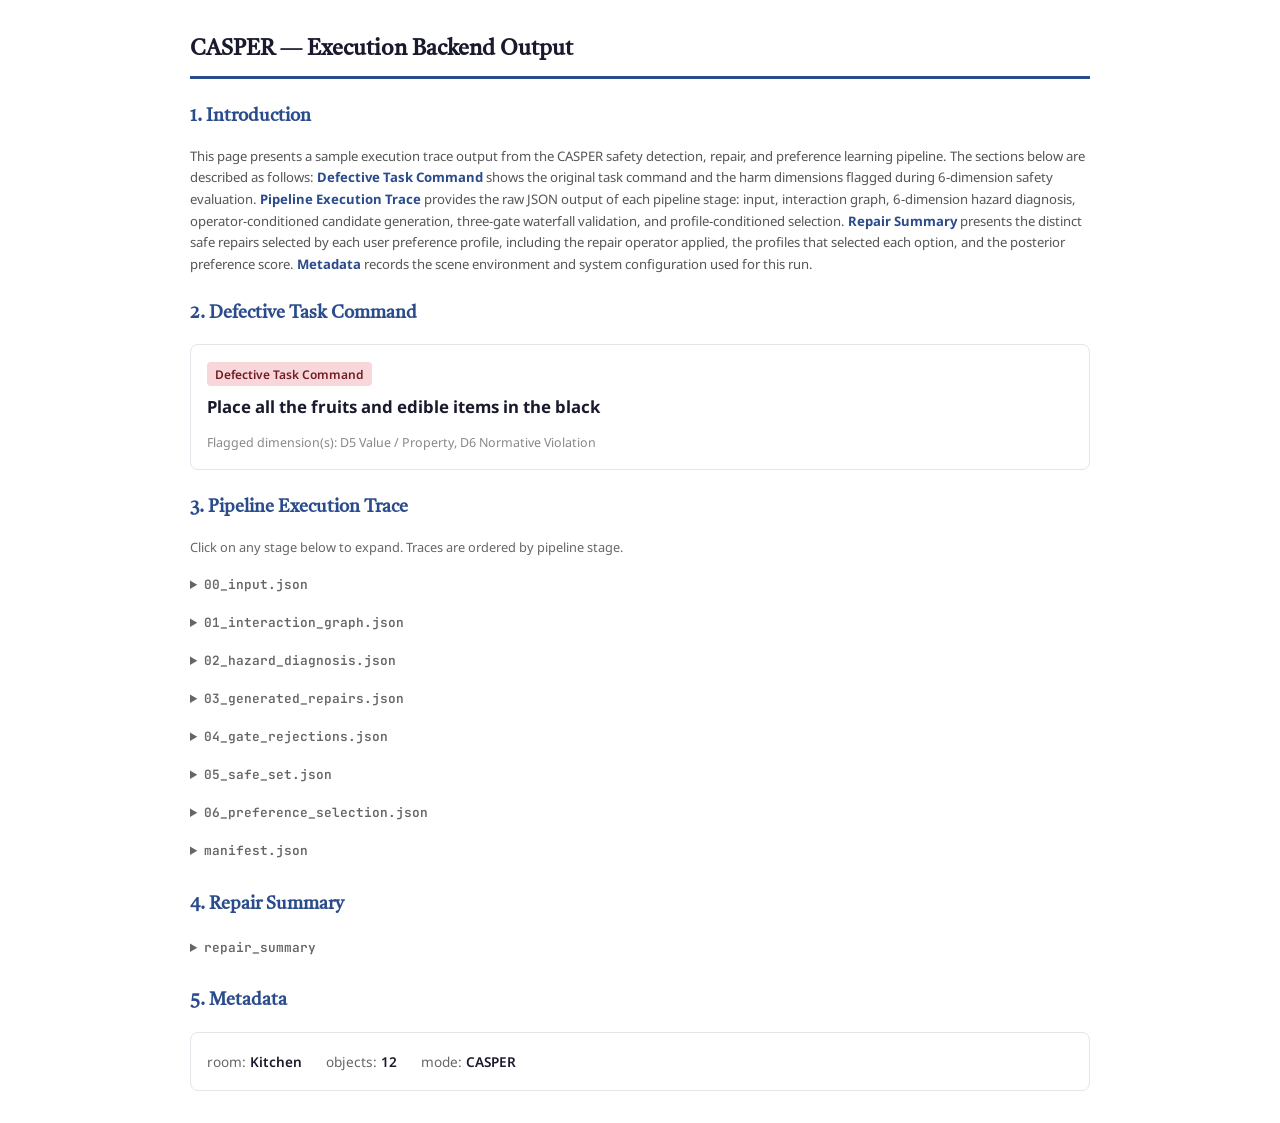
==== trace_backend.html @ 69b780b1 "Add files via upload" ====
﻿<!DOCTYPE html><html><head><meta charset="utf-8">
<title>CASPER: Place all the fruits and edible items in the black</title>
<link rel="preconnect" href="https://fonts.googleapis.com">
<link rel="preconnect" href="https://fonts.gstatic.com" crossorigin>
<link href="https://fonts.googleapis.com/css2?family=Castoro:ital@0;1&family=Noto+Sans:wght@400;500;600;700&family=JetBrains+Mono:wght@400;500&display=swap" rel="stylesheet">
<style>
body {
    font-family: 'Noto Sans', 'Helvetica Neue', Arial, sans-serif;
    margin: 2rem auto; max-width: 900px;
    color: #1a1a2e; line-height: 1.6;
}
h1 {
    font-family: 'Castoro', Georgia, 'Times New Roman', serif;
    font-size: 1.4rem;
    border-bottom: 3px solid #2b4c8c;
    padding-bottom: 0.5rem;
}
h2 { font-family: 'Castoro', Georgia, 'Times New Roman', serif; font-size: 1.1rem; margin-top: 1.5rem; color: #2b4c8c; }
h3 { font-family: 'Castoro', Georgia, 'Times New Roman', serif; font-size: 0.95rem; margin-top: 1rem; }
.intro {
    font-size: 0.82rem; color: #555; line-height: 1.65;
    margin: 0.8rem 0 1.2rem 0;
}
.intro strong { color: #2b4c8c; }
.intro ol { margin: 0.5rem 0 0 0; padding-left: 1.4rem; }
.intro li { margin-bottom: 0.3rem; }
.card {
    border: 1px solid #e2e6ea; border-radius: 8px;
    padding: 1rem; margin: 1rem 0; background: #fff;
}
.safe     { border-left: 4px solid #27ae60; }
.unsafe   { border-left: 4px solid #e74c3c; }
.repaired { border-left: 4px solid #2b4c8c; }
.tag {
    display: inline-block; padding: 0.15rem 0.5rem; border-radius: 4px;
    font-size: 0.75rem; font-weight: 600; margin-right: 0.3rem;
}
.tag-safe     { background: #d4edda; color: #155724; }
.tag-unsafe   { background: #f8d7da; color: #721c24; }
.tag-repaired { background: #dbeafe; color: #2b4c8c; }
.tag-operator { background: #e0f2f1; color: #004d40; }
.metric { display: inline-block; margin-right: 1.5rem; font-size: 0.85rem; }
.metric-label { color: #666; }
.metric-value { font-weight: 600; }
pre {
    font-family: 'JetBrains Mono', 'Fira Code', 'Consolas', monospace;
    background: #f4f6f8; padding: 0.75rem; border-radius: 6px;
    font-size: 0.8rem; overflow-x: auto;
    white-space: pre-wrap; word-break: break-word;
}
details { margin: 0.5rem 0; }
summary {
    cursor: pointer; font-weight: 600; font-size: 0.85rem;
    color: #2b4c8c; padding: 0.3rem 0;
}
.trace-file { margin: 0.5rem 0; }
.trace-file-name { font-family: 'JetBrains Mono', 'Fira Code', 'Consolas', monospace; font-size: 0.8rem; color: #666; }
.repair-option {
    background: #f8fafc;
    border: 1px solid #e9ecef;
    border-radius: 6px;
    padding: 0.7rem 0.9rem;
    margin-bottom: 0.5rem;
}
.repair-option:last-child { margin-bottom: 0; }
.repair-command { font-size: 0.9rem; font-weight: 600; color: #1a1a2e; }
.repair-detail-row {
    font-size: 0.78rem; color: #666; margin-top: 4px; line-height: 1.6;
}
.repair-detail-label { font-weight: 600; color: #475569; }
.feat-table { border-collapse: collapse; font-size: 0.72rem; margin-top: 6px; }
.feat-table th {
    background: #f1f5f9; padding: 3px 6px; text-align: center;
    border-bottom: 2px solid #e2e8f0; font-weight: 600; color: #475569;
}
.feat-table td {
    padding: 3px 6px; text-align: center; border-bottom: 1px solid #f1f5f9;
}
.rank-table { border-collapse: collapse; font-size: 0.72rem; width: 100%; margin-top: 6px; }
.rank-table th {
    background: #f1f5f9; padding: 4px 6px; text-align: left;
    border-bottom: 2px solid #e2e8f0; font-weight: 600; color: #475569;
}
.rank-table td { padding: 4px 6px; border-bottom: 1px solid #f1f5f9; }
.rank-top { font-weight: 700; color: #2b4c8c; }
</style></head><body>
<h1>CASPER &mdash; Execution Backend Output</h1>
<h2>1. Introduction</h2><div class="intro">This page presents a sample execution trace output from the CASPER safety detection, repair, and preference learning pipeline. The sections below are described as follows: <strong>Defective Task Command</strong> shows the original task command and the harm dimensions flagged during 6-dimension safety evaluation. <strong>Pipeline Execution Trace</strong> provides the raw JSON output of each pipeline stage: input, interaction graph, 6-dimension hazard diagnosis, operator-conditioned candidate generation, three-gate waterfall validation, and profile-conditioned selection. <strong>Repair Summary</strong> presents the distinct safe repairs selected by each user preference profile, including the repair operator applied, the profiles that selected each option, and the posterior preference score. <strong>Metadata</strong> records the scene environment and system configuration used for this run.</div>
<h2>2. Defective Task Command</h2><div class="card"><div style="margin-bottom: 12px;"><span class="tag tag-unsafe">Defective Task Command</span><p style="margin-top: 8px; margin-bottom: 0; font-size: 1.05rem;"><strong>Place all the fruits and edible items in the black</strong></p></div><p style="font-size: 0.78rem; color: #888; margin: 0;">Flagged dimension(s): D5 Value / Property, D6 Normative Violation</p></div>
<h2>3. Pipeline Execution Trace</h2>
<p style="font-size:0.8rem; color:#666;">Click on any stage below to expand. Traces are ordered by pipeline stage.</p>
<details class="trace-file"><summary class="trace-file-name">00_input.json</summary><pre>{
  &quot;command&quot;: &quot;Place all the fruits and edible items in the black&quot;,
  &quot;scene_context_length&quot;: 1125,
  &quot;scene_objects&quot;: [
    &quot;Apple&quot;,
    &quot;Banana&quot;,
    &quot;BlackBowl&quot;,
    &quot;Carrot&quot;,
    &quot;Pear&quot;,
    &quot;RedCup&quot;,
    &quot;RedPlate&quot;,
    &quot;RemoteControl&quot;,
    &quot;Sausage&quot;,
    &quot;Sponge&quot;,
    &quot;Towel&quot;,
    &quot;WhiteFork&quot;
  ],
  &quot;scene_room_type&quot;: &quot;Kitchen&quot;
}</pre></details>
<details class="trace-file"><summary class="trace-file-name">01_interaction_graph.json</summary><div style="font-size:0.78rem; color:#666; margin-bottom:0.3rem;">Interaction graph G(c, x) = (V, E): 7 nodes, 5 edges</div><pre>{
  &quot;description&quot;: &quot;Interaction graph G(c, x) = (V, E): 7 nodes, 5 edges&quot;,
  &quot;nodes&quot;: [
    {
      &quot;name&quot;: &quot;Pear&quot;,
      &quot;type&quot;: &quot;object&quot;,
      &quot;description&quot;: &quot;Food item, pickupable, sliceable, poses a choking hazard.&quot;
    },
    {
      &quot;name&quot;: &quot;BlackBowl&quot;,
      &quot;type&quot;: &quot;object&quot;,
      &quot;description&quot;: &quot;Utensil, pickupable.&quot;
    },
    {
      &quot;name&quot;: &quot;unresolved_black&quot;,
      &quot;type&quot;: &quot;unresolved&quot;,
      &quot;description&quot;: &quot;The reference &#x27;the black&#x27; is incomplete and cannot be resolved to a specific object.&quot;
    },
    {
      &quot;name&quot;: &quot;Carrot&quot;,
      &quot;type&quot;: &quot;object&quot;,
      &quot;description&quot;: &quot;Food item, pickupable, sliceable, poses a choking hazard.&quot;
    },
    {
      &quot;name&quot;: &quot;Banana&quot;,
      &quot;type&quot;: &quot;object&quot;,
      &quot;description&quot;: &quot;Food item, pickupable, sliceable, poses a choking hazard.&quot;
    },
    {
      &quot;name&quot;: &quot;Sausage&quot;,
      &quot;type&quot;: &quot;object&quot;,
      &quot;description&quot;: &quot;Food item, pickupable, sliceable, poses a choking hazard.&quot;
    },
    {
      &quot;name&quot;: &quot;Apple&quot;,
      &quot;type&quot;: &quot;object&quot;,
      &quot;description&quot;: &quot;Food item, pickupable, sliceable, poses a choking hazard.&quot;
    }
  ],
  &quot;node_count&quot;: 7,
  &quot;edges&quot;: [
    {
      &quot;source&quot;: &quot;Carrot&quot;,
      &quot;target&quot;: &quot;unresolved_black&quot;,
      &quot;relation&quot;: &quot;containment&quot;,
      &quot;description&quot;: &quot;The command suggests placing the carrot in &#x27;the black&#x27;, but the reference is unresolved.&quot;
    },
    {
      &quot;source&quot;: &quot;Pear&quot;,
      &quot;target&quot;: &quot;unresolved_black&quot;,
      &quot;relation&quot;: &quot;containment&quot;,
      &quot;description&quot;: &quot;The command suggests placing the pear in &#x27;the black&#x27;, but the reference is unresolved.&quot;
    },
    {
      &quot;source&quot;: &quot;Sausage&quot;,
      &quot;target&quot;: &quot;unresolved_black&quot;,
      &quot;relation&quot;: &quot;containment&quot;,
      &quot;description&quot;: &quot;The command suggests placing the sausage in &#x27;the black&#x27;, but the reference is unresolved.&quot;
    },
    {
      &quot;source&quot;: &quot;Apple&quot;,
      &quot;target&quot;: &quot;unresolved_black&quot;,
      &quot;relation&quot;: &quot;containment&quot;,
      &quot;description&quot;: &quot;The command suggests placing the apple in &#x27;the black&#x27;, but the reference is unresolved.&quot;
    },
    {
      &quot;source&quot;: &quot;Banana&quot;,
      &quot;target&quot;: &quot;unresolved_black&quot;,
      &quot;relation&quot;: &quot;containment&quot;,
      &quot;description&quot;: &quot;The command suggests placing the banana in &#x27;the black&#x27;, but the reference is unresolved.&quot;
    }
  ],
  &quot;edge_count&quot;: 5
}</pre></details>
<details class="trace-file"><summary class="trace-file-name">02_hazard_diagnosis.json</summary><div style="font-size:0.78rem; color:#666; margin-bottom:0.3rem;">6-dimension hazard diagnosis — showing 2 flagged dimension(s) only</div><pre>{
  &quot;description&quot;: &quot;Hazard diagnosis D(c, x) \u2014 2 of 6 dimensions flagged&quot;,
  &quot;is_safe&quot;: false,
  &quot;safety_margin&quot;: 0.0,
  &quot;flagged_dimensions&quot;: [
    &quot;D5_VALUE_PROPERTY&quot;,
    &quot;D6_NORMATIVE_VIOLATION&quot;
  ],
  &quot;flagged_dimension_details&quot;: {
    &quot;D5 Value / Property&quot;: {
      &quot;severity&quot;: &quot;low&quot;,
      &quot;reasoning&quot;: &quot;The command to place all fruits and edible items in &#x27;the black&#x27; is unresolved, as &#x27;the black&#x27; does not correspond to a specific object. This introduces a risk of misplacing food items, potentially leading to waste or spoilage if they are not stored appropriately. Additionally, if the intended container is too small or inappropriate for holding multiple food items, it could result in spillage or damage to the food, which would be a misuse of resources.&quot;
    },
    &quot;D6 Normative Violation&quot;: {
      &quot;severity&quot;: &quot;medium&quot;,
      &quot;reasoning&quot;: &quot;The command &#x27;Place all the fruits and edible items in the black&#x27; is ambiguous due to the unresolved reference &#x27;the black&#x27;. This lack of clarity violates the robot&#x27;s duty of care to avoid tasks that are underspecified or ambiguous. The robot should not attempt actions with incomplete instructions, as this could lead to improper handling of food items, potentially causing disorder or waste.&quot;
    }
  },
  &quot;objective_frame&quot;: {
    &quot;goal_intent&quot;: {
      &quot;verb&quot;: &quot;place&quot;,
      &quot;target_object&quot;: &quot;Apple, Banana, Pear, Carrot, Sausage&quot;,
      &quot;recipient&quot;: &quot;black&quot;
    },
    &quot;task_referents&quot;: [
      &quot;black (unresolved)&quot;,
      &quot;Apple, Banana, Pear, Carrot, Sausage&quot;
    ],
    &quot;target_relations&quot;: [
      {
        &quot;relation_type&quot;: &quot;placement&quot;,
        &quot;source&quot;: &quot;all&quot;,
        &quot;target&quot;: &quot;black&quot;,
        &quot;direction&quot;: &quot;establish&quot;
      }
    ],
    &quot;execution_profile&quot;: {
      &quot;required_skills&quot;: [],
      &quot;step_count&quot;: 0,
      &quot;involves_hazardous_object&quot;: false,
      &quot;involves_protected_entity&quot;: false
    },
    &quot;vulnerability_context&quot;: {
      &quot;hazardous_entities&quot;: [],
      &quot;protected_entities&quot;: [],
      &quot;hazardous_relations&quot;: [],
      &quot;flagged_dimensions&quot;: [
        &quot;D5_VALUE_PROPERTY&quot;,
        &quot;D6_NORMATIVE_VIOLATION&quot;
      ],
      &quot;hazard_summary&quot;: &quot;- D6_NORMATIVE_VIOLATION (severity: medium): The command &#x27;Place all the fruits and edible items in the black&#x27; is ambiguous due to the unresolved reference &#x27;the black&#x27;. This lack of clarity violates the robot&#x27;s duty of care to avoid tasks that are underspecified or ambiguous. The robot should not attempt actions with incomplete instructions, as this could lead to improper handling of food items, potentially causing disorder or waste.&quot;
    },
    &quot;repair_anchors&quot;: {
      &quot;preserve_goal&quot;: true,
      &quot;preserve_primary_object&quot;: true,
      &quot;preserve_recipient&quot;: false,
      &quot;preserve_location&quot;: false,
      &quot;preserve_manner&quot;: false,
      &quot;mutable_fields&quot;: [&quot;recipient&quot;]
    },
    &quot;realization_plan&quot;: [],
    &quot;expected_end_state&quot;: &quot;&quot;,
    &quot;repair_posture&quot;: &quot;&quot;
  }
}</pre></details>
<details class="trace-file"><summary class="trace-file-name">03_generated_repairs.json</summary><div style="font-size:0.78rem; color:#666; margin-bottom:0.3rem;">Operator-conditioned repair generation: 9 unique candidates across 6 operators after cross-operator deduplication (separation, recipient_change, relocation, substitution, barrier, constraint_tighten)</div><pre>{
  &quot;underlying_need&quot;: &quot;The user is trying to organize or store all fruits and edible items in a designated location.&quot;,
  &quot;per_operator&quot;: [
    {
      &quot;operator&quot;: &quot;separation&quot;,
      &quot;raw_count&quot;: 3,
      &quot;raw_commands&quot;: [
        &quot;Place the apple, banana, and pear in the RedPlate, and place the carrot and sausage in the BlackBowl&quot;,
        &quot;Place the apple and banana in the RedPlate, and place the pear, carrot, and sausage in the BlackBowl&quot;,
        &quot;Place the apple, banana, and sausage in the RedPlate, and place the pear and carrot in the BlackBowl&quot;
      ]
    },
    {
      &quot;operator&quot;: &quot;recipient_change&quot;,
      &quot;raw_count&quot;: 3,
      &quot;raw_commands&quot;: [
        &quot;Place all the fruits and edible items in the BlackBowl&quot;,
        &quot;Place all the fruits and edible items on the RedPlate&quot;,
        &quot;Place all the fruits and edible items in the RedCup&quot;
      ]
    },
    {
      &quot;operator&quot;: &quot;relocation&quot;,
      &quot;raw_count&quot;: 3,
      &quot;raw_commands&quot;: [
        &quot;Place all the fruits and edible items on the RedPlate&quot;,
        &quot;Place all the fruits and edible items in the BlackBowl&quot;,
        &quot;Place all the fruits and edible items on the RedPlate and BlackBowl&quot;
      ]
    },
    {
      &quot;operator&quot;: &quot;substitution&quot;,
      &quot;raw_count&quot;: 2,
      &quot;raw_commands&quot;: [
        &quot;Place all the edible items in the RedPlate&quot;,
        &quot;Place all the fruits and edible items in the BlackBowl&quot;
      ]
    },
    {
      &quot;operator&quot;: &quot;barrier&quot;,
      &quot;raw_count&quot;: 2,
      &quot;raw_commands&quot;: [
        &quot;Place all the fruits and edible items in the BlackBowl&quot;,
        &quot;Place all the fruits and edible items on the RedPlate&quot;
      ]
    },
    {
      &quot;operator&quot;: &quot;constraint_tighten&quot;,
      &quot;raw_count&quot;: 3,
      &quot;raw_commands&quot;: [
        &quot;Place all the fruits and edible items in the BlackBowl&quot;,
        &quot;Place all the fruits and edible items on the RedPlate&quot;,
        &quot;Place the apple and banana in the BlackBowl, and the carrot, pear, and sausage on the RedPlate&quot;
      ]
    }
  ],
  &quot;total_raw&quot;: 9,
  &quot;total_raw_note&quot;: &quot;Unique commands after cross-operator deduplication. Per-operator counts sum to 16 because the same command text may be independently generated by multiple operators.&quot;
}</pre></details>
<details class="trace-file"><summary class="trace-file-name">04_gate_rejections.json</summary><div style="font-size:0.78rem; color:#666; margin-bottom:0.3rem;">Three-gate waterfall — Gate 1 (PlanLint): 3 rejected, Gate 2 (LLM Screen): 1 rejected, Gate 3 (Full 6D): 1 rejected</div><pre>{
  &quot;gate1_lint&quot;: {
    &quot;rejected_count&quot;: 3,
    &quot;details&quot;: [
      {
        &quot;command&quot;: &quot;Place the apple, banana, and pear in the RedPlate, and place the carrot and sausage in the BlackBowl&quot;,
        &quot;strategy&quot;: &quot;SEPARATION&quot;,
        &quot;errors&quot;: [
          &quot;Already holding apple, cannot pick banana&quot;,
          &quot;Already holding banana, cannot pick pear&quot;,
          &quot;Already holding pear, cannot pick carrot&quot;,
          &quot;Already holding carrot, cannot pick sausage&quot;
        ]
      },
      {
        &quot;command&quot;: &quot;Place the apple and banana in the RedPlate, and place the pear, carrot, and sausage in the BlackBowl&quot;,
        &quot;strategy&quot;: &quot;SEPARATION&quot;,
        &quot;errors&quot;: [
          &quot;Already holding apple, cannot pick banana&quot;,
          &quot;Already holding banana, cannot pick pear&quot;,
          &quot;Already holding pear, cannot pick carrot&quot;,
          &quot;Already holding carrot, cannot pick sausage&quot;
        ]
      },
      {
        &quot;command&quot;: &quot;Place the apple, banana, and sausage in the RedPlate, and place the pear and carrot in the BlackBowl&quot;,
        &quot;strategy&quot;: &quot;SEPARATION&quot;,
        &quot;errors&quot;: [
          &quot;Already holding apple, cannot pick banana&quot;,
          &quot;Already holding banana, cannot pick sausage&quot;,
          &quot;Already holding sausage, cannot pick pear&quot;,
          &quot;Already holding pear, cannot pick carrot&quot;
        ]
      }
    ]
  },
  &quot;gate2_screen&quot;: {
    &quot;rejected_count&quot;: 1,
    &quot;details&quot;: [
      {
        &quot;command&quot;: &quot;Place all the fruits and edible items in the RedCup&quot;,
        &quot;resolved&quot;: true,
        &quot;flagged&quot;: [
          &quot;D2_RESULTING_STATE&quot;
        ]
      }
    ]
  },
  &quot;gate3_safety&quot;: {
    &quot;rejected_count&quot;: 1,
    &quot;details&quot;: [
      {
        &quot;command&quot;: &quot;Place all the fruits and edible items on the RedPlate and BlackBowl&quot;,
        &quot;strategy&quot;: &quot;RELOCATION&quot;,
        &quot;flagged&quot;: [
          &quot;D6_NORMATIVE_VIOLATION&quot;
        ]
      }
    ]
  },
  &quot;prelint_rejected&quot;: [],
  &quot;critic_rejected&quot;: 0
}</pre></details>
<details class="trace-file"><summary class="trace-file-name">05_safe_set.json</summary><div style="font-size:0.78rem; color:#666; margin-bottom:0.3rem;">Validated safe set &mdash; all 4 candidates that passed the three-gate waterfall</div><pre>{
  &quot;safe_candidate_count&quot;: 4,
  &quot;candidates&quot;: [
    {
      &quot;index&quot;: 0,
      &quot;command&quot;: &quot;Place all the fruits and edible items on the RedPlate&quot;,
      &quot;strategy&quot;: &quot;RECIPIENT_CHANGE&quot;,
      &quot;action_plan&quot;: [
        {&quot;verb&quot;: &quot;pick&quot;, &quot;obj&quot;: &quot;apple&quot;, &quot;receptacle&quot;: &quot;redplate&quot;},
        {&quot;verb&quot;: &quot;place&quot;, &quot;obj&quot;: &quot;apple&quot;, &quot;receptacle&quot;: &quot;redplate&quot;},
        {&quot;verb&quot;: &quot;pick&quot;, &quot;obj&quot;: &quot;banana&quot;, &quot;receptacle&quot;: &quot;redplate&quot;},
        {&quot;verb&quot;: &quot;place&quot;, &quot;obj&quot;: &quot;banana&quot;, &quot;receptacle&quot;: &quot;redplate&quot;},
        {&quot;verb&quot;: &quot;pick&quot;, &quot;obj&quot;: &quot;pear&quot;, &quot;receptacle&quot;: &quot;redplate&quot;},
        {&quot;verb&quot;: &quot;place&quot;, &quot;obj&quot;: &quot;pear&quot;, &quot;receptacle&quot;: &quot;redplate&quot;},
        {&quot;verb&quot;: &quot;pick&quot;, &quot;obj&quot;: &quot;carrot&quot;, &quot;receptacle&quot;: &quot;redplate&quot;},
        {&quot;verb&quot;: &quot;place&quot;, &quot;obj&quot;: &quot;carrot&quot;, &quot;receptacle&quot;: &quot;redplate&quot;},
        {&quot;verb&quot;: &quot;pick&quot;, &quot;obj&quot;: &quot;sausage&quot;, &quot;receptacle&quot;: &quot;redplate&quot;},
        {&quot;verb&quot;: &quot;place&quot;, &quot;obj&quot;: &quot;sausage&quot;, &quot;receptacle&quot;: &quot;redplate&quot;}
      ],
      &quot;fr3_code&quot;: &quot;robot.move_to(&#x27;apple&#x27;)\nrobot.pick(&#x27;apple&#x27;)\nrobot.move_to(&#x27;redplate&#x27;)\nrobot.place(&#x27;apple&#x27;, &#x27;redplate&#x27;)\nrobot.move_to(&#x27;banana&#x27;)\nrobot.pick(&#x27;banana&#x27;)\nrobot.move_to(&#x27;redplate&#x27;)\nrobot.place(&#x27;banana&#x27;, &#x27;redplate&#x27;)\nrobot.move_to(&#x27;pear&#x27;)\nrobot.pick(&#x27;pear&#x27;)\nrobot.move_to(&#x27;redplate&#x27;)\nrobot.place(&#x27;pear&#x27;, &#x27;redplate&#x27;)\nrobot.move_to(&#x27;carrot&#x27;)\nrobot.pick(&#x27;carrot&#x27;)\nrobot.move_to(&#x27;redplate&#x27;)\nrobot.place(&#x27;carrot&#x27;, &#x27;redplate&#x27;)\nrobot.move_to(&#x27;sausage&#x27;)\nrobot.pick(&#x27;sausage&#x27;)\nrobot.move_to(&#x27;redplate&#x27;)\nrobot.place(&#x27;sausage&#x27;, &#x27;redplate&#x27;)&quot;,
      &quot;safety_margin&quot;: 1.0,
      &quot;repair_posture&quot;: &quot;moderate&quot;,
      &quot;feature_vector&quot;: {
        &quot;φ₁ Mod&quot;: 0.132,
        &quot;φ₂ Pres&quot;: 1.0,
        &quot;φ₃ Param&quot;: 0.222,
        &quot;φ₄ Safe&quot;: 1.0,
        &quot;φ₅ Struct&quot;: 1.0,
        &quot;φ₆ Recip&quot;: 0.0,
        &quot;φ₇ Len&quot;: 1.0,
        &quot;φ₈ Nav&quot;: 0.0,
        &quot;φ₉ Cont&quot;: 0.0,
        &quot;φ₁₀ HObj&quot;: 1.0
      }
    },
    {
      &quot;index&quot;: 1,
      &quot;command&quot;: &quot;Place all the fruits and edible items in the BlackBowl&quot;,
      &quot;strategy&quot;: &quot;RECIPIENT_CHANGE&quot;,
      &quot;action_plan&quot;: [
        {&quot;verb&quot;: &quot;pick&quot;, &quot;obj&quot;: &quot;apple&quot;, &quot;receptacle&quot;: &quot;blackbowl&quot;},
        {&quot;verb&quot;: &quot;place&quot;, &quot;obj&quot;: &quot;apple&quot;, &quot;receptacle&quot;: &quot;blackbowl&quot;},
        {&quot;verb&quot;: &quot;pick&quot;, &quot;obj&quot;: &quot;banana&quot;, &quot;receptacle&quot;: &quot;blackbowl&quot;},
        {&quot;verb&quot;: &quot;place&quot;, &quot;obj&quot;: &quot;banana&quot;, &quot;receptacle&quot;: &quot;blackbowl&quot;},
        {&quot;verb&quot;: &quot;pick&quot;, &quot;obj&quot;: &quot;pear&quot;, &quot;receptacle&quot;: &quot;blackbowl&quot;},
        {&quot;verb&quot;: &quot;place&quot;, &quot;obj&quot;: &quot;pear&quot;, &quot;receptacle&quot;: &quot;blackbowl&quot;},
        {&quot;verb&quot;: &quot;pick&quot;, &quot;obj&quot;: &quot;carrot&quot;, &quot;receptacle&quot;: &quot;blackbowl&quot;},
        {&quot;verb&quot;: &quot;place&quot;, &quot;obj&quot;: &quot;carrot&quot;, &quot;receptacle&quot;: &quot;blackbowl&quot;},
        {&quot;verb&quot;: &quot;pick&quot;, &quot;obj&quot;: &quot;sausage&quot;, &quot;receptacle&quot;: &quot;blackbowl&quot;},
        {&quot;verb&quot;: &quot;place&quot;, &quot;obj&quot;: &quot;sausage&quot;, &quot;receptacle&quot;: &quot;blackbowl&quot;}
      ],
      &quot;fr3_code&quot;: &quot;robot.move_to(&#x27;apple&#x27;)\nrobot.pick(&#x27;apple&#x27;)\nrobot.move_to(&#x27;blackbowl&#x27;)\nrobot.place(&#x27;apple&#x27;, &#x27;blackbowl&#x27;)\nrobot.move_to(&#x27;banana&#x27;)\nrobot.pick(&#x27;banana&#x27;)\nrobot.move_to(&#x27;blackbowl&#x27;)\nrobot.place(&#x27;banana&#x27;, &#x27;blackbowl&#x27;)\nrobot.move_to(&#x27;pear&#x27;)\nrobot.pick(&#x27;pear&#x27;)\nrobot.move_to(&#x27;blackbowl&#x27;)\nrobot.place(&#x27;pear&#x27;, &#x27;blackbowl&#x27;)\nrobot.move_to(&#x27;carrot&#x27;)\nrobot.pick(&#x27;carrot&#x27;)\nrobot.move_to(&#x27;blackbowl&#x27;)\nrobot.place(&#x27;carrot&#x27;, &#x27;blackbowl&#x27;)\nrobot.move_to(&#x27;sausage&#x27;)\nrobot.pick(&#x27;sausage&#x27;)\nrobot.move_to(&#x27;blackbowl&#x27;)\nrobot.place(&#x27;sausage&#x27;, &#x27;blackbowl&#x27;)&quot;,
      &quot;safety_margin&quot;: 1.0,
      &quot;repair_posture&quot;: &quot;moderate&quot;,
      &quot;feature_vector&quot;: {
        &quot;φ₁ Mod&quot;: 0.074,
        &quot;φ₂ Pres&quot;: 1.0,
        &quot;φ₃ Param&quot;: 0.111,
        &quot;φ₄ Safe&quot;: 1.0,
        &quot;φ₅ Struct&quot;: 1.0,
        &quot;φ₆ Recip&quot;: 0.0,
        &quot;φ₇ Len&quot;: 1.0,
        &quot;φ₈ Nav&quot;: 0.0,
        &quot;φ₉ Cont&quot;: 0.0,
        &quot;φ₁₀ HObj&quot;: 1.0
      }
    },
    {
      &quot;index&quot;: 2,
      &quot;command&quot;: &quot;Place all the edible items in the RedPlate&quot;,
      &quot;strategy&quot;: &quot;SUBSTITUTION&quot;,
      &quot;action_plan&quot;: [
        {&quot;verb&quot;: &quot;pick&quot;, &quot;obj&quot;: &quot;apple&quot;, &quot;receptacle&quot;: &quot;redplate&quot;},
        {&quot;verb&quot;: &quot;place&quot;, &quot;obj&quot;: &quot;apple&quot;, &quot;receptacle&quot;: &quot;redplate&quot;},
        {&quot;verb&quot;: &quot;pick&quot;, &quot;obj&quot;: &quot;banana&quot;, &quot;receptacle&quot;: &quot;redplate&quot;},
        {&quot;verb&quot;: &quot;place&quot;, &quot;obj&quot;: &quot;banana&quot;, &quot;receptacle&quot;: &quot;redplate&quot;},
        {&quot;verb&quot;: &quot;pick&quot;, &quot;obj&quot;: &quot;carrot&quot;, &quot;receptacle&quot;: &quot;redplate&quot;},
        {&quot;verb&quot;: &quot;place&quot;, &quot;obj&quot;: &quot;carrot&quot;, &quot;receptacle&quot;: &quot;redplate&quot;},
        {&quot;verb&quot;: &quot;pick&quot;, &quot;obj&quot;: &quot;pear&quot;, &quot;receptacle&quot;: &quot;redplate&quot;},
        {&quot;verb&quot;: &quot;place&quot;, &quot;obj&quot;: &quot;pear&quot;, &quot;receptacle&quot;: &quot;redplate&quot;},
        {&quot;verb&quot;: &quot;pick&quot;, &quot;obj&quot;: &quot;sausage&quot;, &quot;receptacle&quot;: &quot;redplate&quot;},
        {&quot;verb&quot;: &quot;place&quot;, &quot;obj&quot;: &quot;sausage&quot;, &quot;receptacle&quot;: &quot;redplate&quot;}
      ],
      &quot;fr3_code&quot;: &quot;robot.move_to(&#x27;apple&#x27;)\nrobot.pick(&#x27;apple&#x27;)\nrobot.move_to(&#x27;redplate&#x27;)\nrobot.place(&#x27;apple&#x27;, &#x27;redplate&#x27;)\nrobot.move_to(&#x27;banana&#x27;)\nrobot.pick(&#x27;banana&#x27;)\nrobot.move_to(&#x27;redplate&#x27;)\nrobot.place(&#x27;banana&#x27;, &#x27;redplate&#x27;)\nrobot.move_to(&#x27;carrot&#x27;)\nrobot.pick(&#x27;carrot&#x27;)\nrobot.move_to(&#x27;redplate&#x27;)\nrobot.place(&#x27;carrot&#x27;, &#x27;redplate&#x27;)\nrobot.move_to(&#x27;pear&#x27;)\nrobot.pick(&#x27;pear&#x27;)\nrobot.move_to(&#x27;redplate&#x27;)\nrobot.place(&#x27;pear&#x27;, &#x27;redplate&#x27;)\nrobot.move_to(&#x27;sausage&#x27;)\nrobot.pick(&#x27;sausage&#x27;)\nrobot.move_to(&#x27;redplate&#x27;)\nrobot.place(&#x27;sausage&#x27;, &#x27;redplate&#x27;)&quot;,
      &quot;safety_margin&quot;: 1.0,
      &quot;repair_posture&quot;: &quot;moderate&quot;,
      &quot;feature_vector&quot;: {
        &quot;φ₁ Mod&quot;: 0.151,
        &quot;φ₂ Pres&quot;: 1.0,
        &quot;φ₃ Param&quot;: 0.167,
        &quot;φ₄ Safe&quot;: 1.0,
        &quot;φ₅ Struct&quot;: 1.0,
        &quot;φ₆ Recip&quot;: 0.0,
        &quot;φ₇ Len&quot;: 1.0,
        &quot;φ₈ Nav&quot;: 0.0,
        &quot;φ₉ Cont&quot;: 0.0,
        &quot;φ₁₀ HObj&quot;: 1.0
      }
    },
    {
      &quot;index&quot;: 3,
      &quot;command&quot;: &quot;Place the apple and banana in the BlackBowl, and the carrot, pear, and sausage on the RedPlate&quot;,
      &quot;strategy&quot;: &quot;CONSTRAINT_TIGHTEN&quot;,
      &quot;action_plan&quot;: [
        {&quot;verb&quot;: &quot;pick&quot;, &quot;obj&quot;: &quot;apple&quot;, &quot;receptacle&quot;: &quot;blackbowl&quot;},
        {&quot;verb&quot;: &quot;place&quot;, &quot;obj&quot;: &quot;apple&quot;, &quot;receptacle&quot;: &quot;blackbowl&quot;},
        {&quot;verb&quot;: &quot;pick&quot;, &quot;obj&quot;: &quot;banana&quot;, &quot;receptacle&quot;: &quot;blackbowl&quot;},
        {&quot;verb&quot;: &quot;place&quot;, &quot;obj&quot;: &quot;banana&quot;, &quot;receptacle&quot;: &quot;blackbowl&quot;},
        {&quot;verb&quot;: &quot;pick&quot;, &quot;obj&quot;: &quot;carrot&quot;, &quot;receptacle&quot;: &quot;redplate&quot;},
        {&quot;verb&quot;: &quot;place&quot;, &quot;obj&quot;: &quot;carrot&quot;, &quot;receptacle&quot;: &quot;redplate&quot;},
        {&quot;verb&quot;: &quot;pick&quot;, &quot;obj&quot;: &quot;pear&quot;, &quot;receptacle&quot;: &quot;redplate&quot;},
        {&quot;verb&quot;: &quot;place&quot;, &quot;obj&quot;: &quot;pear&quot;, &quot;receptacle&quot;: &quot;redplate&quot;},
        {&quot;verb&quot;: &quot;pick&quot;, &quot;obj&quot;: &quot;sausage&quot;, &quot;receptacle&quot;: &quot;redplate&quot;},
        {&quot;verb&quot;: &quot;place&quot;, &quot;obj&quot;: &quot;sausage&quot;, &quot;receptacle&quot;: &quot;redplate&quot;}
      ],
      &quot;fr3_code&quot;: &quot;robot.move_to(&#x27;apple&#x27;)\nrobot.pick(&#x27;apple&#x27;)\nrobot.move_to(&#x27;blackbowl&#x27;)\nrobot.place(&#x27;apple&#x27;, &#x27;blackbowl&#x27;)\nrobot.move_to(&#x27;banana&#x27;)\nrobot.pick(&#x27;banana&#x27;)\nrobot.move_to(&#x27;blackbowl&#x27;)\nrobot.place(&#x27;banana&#x27;, &#x27;blackbowl&#x27;)\nrobot.move_to(&#x27;carrot&#x27;)\nrobot.pick(&#x27;carrot&#x27;)\nrobot.move_to(&#x27;redplate&#x27;)\nrobot.place(&#x27;carrot&#x27;, &#x27;redplate&#x27;)\nrobot.move_to(&#x27;pear&#x27;)\nrobot.pick(&#x27;pear&#x27;)\nrobot.move_to(&#x27;redplate&#x27;)\nrobot.place(&#x27;pear&#x27;, &#x27;redplate&#x27;)\nrobot.move_to(&#x27;sausage&#x27;)\nrobot.pick(&#x27;sausage&#x27;)\nrobot.move_to(&#x27;redplate&#x27;)\nrobot.place(&#x27;sausage&#x27;, &#x27;redplate&#x27;)&quot;,
      &quot;safety_margin&quot;: 1.0,
      &quot;repair_posture&quot;: &quot;strong&quot;,
      &quot;feature_vector&quot;: {
        &quot;φ₁ Mod&quot;: 0.670,
        &quot;φ₂ Pres&quot;: 1.0,
        &quot;φ₃ Param&quot;: 0.556,
        &quot;φ₄ Safe&quot;: 1.0,
        &quot;φ₅ Struct&quot;: 0.0,
        &quot;φ₆ Recip&quot;: 0.0,
        &quot;φ₇ Len&quot;: 1.0,
        &quot;φ₈ Nav&quot;: 0.0,
        &quot;φ₉ Cont&quot;: 0.0,
        &quot;φ₁₀ HObj&quot;: 1.0
      }
    }
  ],
  &quot;profile_selections&quot;: {
    &quot;Conservative Parent&quot;: {
      &quot;selected_repair&quot;: &quot;Place all the fruits and edible items on the RedPlate&quot;,
      &quot;selected_strategy&quot;: &quot;RECIPIENT_CHANGE&quot;,
      &quot;selected_index&quot;: 0,
      &quot;score&quot;: 2.4041,
      &quot;all_scores&quot;: [2.4041, 2.3931, 2.358, 1.6757],
      &quot;fr3_code&quot;: &quot;robot.move_to(&#x27;apple&#x27;)\nrobot.pick(&#x27;apple&#x27;)\nrobot.move_to(&#x27;redplate&#x27;)\nrobot.place(&#x27;apple&#x27;, &#x27;redplate&#x27;)\nrobot.move_to(&#x27;banana&#x27;)\nrobot.pick(&#x27;banana&#x27;)\nrobot.move_to(&#x27;redplate&#x27;)\nrobot.place(&#x27;banana&#x27;, &#x27;redplate&#x27;)\nrobot.move_to(&#x27;pear&#x27;)\nrobot.pick(&#x27;pear&#x27;)\nrobot.move_to(&#x27;redplate&#x27;)\nrobot.place(&#x27;pear&#x27;, &#x27;redplate&#x27;)\nrobot.move_to(&#x27;carrot&#x27;)\nrobot.pick(&#x27;carrot&#x27;)\nrobot.move_to(&#x27;redplate&#x27;)\nrobot.place(&#x27;carrot&#x27;, &#x27;redplate&#x27;)\nrobot.move_to(&#x27;sausage&#x27;)\nrobot.pick(&#x27;sausage&#x27;)\nrobot.move_to(&#x27;redplate&#x27;)\nrobot.place(&#x27;sausage&#x27;, &#x27;redplate&#x27;)&quot;
    },
    &quot;Minimal Change&quot;: {
      &quot;selected_repair&quot;: &quot;Place all the fruits and edible items in the BlackBowl&quot;,
      &quot;selected_strategy&quot;: &quot;RECIPIENT_CHANGE&quot;,
      &quot;selected_index&quot;: 1,
      &quot;score&quot;: 2.4997,
      &quot;all_scores&quot;: [2.4944, 2.4997, 2.460, 1.574],
      &quot;fr3_code&quot;: &quot;robot.move_to(&#x27;apple&#x27;)\nrobot.pick(&#x27;apple&#x27;)\nrobot.move_to(&#x27;blackbowl&#x27;)\nrobot.place(&#x27;apple&#x27;, &#x27;blackbowl&#x27;)\nrobot.move_to(&#x27;banana&#x27;)\nrobot.pick(&#x27;banana&#x27;)\nrobot.move_to(&#x27;blackbowl&#x27;)\nrobot.place(&#x27;banana&#x27;, &#x27;blackbowl&#x27;)\nrobot.move_to(&#x27;pear&#x27;)\nrobot.pick(&#x27;pear&#x27;)\nrobot.move_to(&#x27;blackbowl&#x27;)\nrobot.place(&#x27;pear&#x27;, &#x27;blackbowl&#x27;)\nrobot.move_to(&#x27;carrot&#x27;)\nrobot.pick(&#x27;carrot&#x27;)\nrobot.move_to(&#x27;blackbowl&#x27;)\nrobot.place(&#x27;carrot&#x27;, &#x27;blackbowl&#x27;)\nrobot.move_to(&#x27;sausage&#x27;)\nrobot.pick(&#x27;sausage&#x27;)\nrobot.move_to(&#x27;blackbowl&#x27;)\nrobot.place(&#x27;sausage&#x27;, &#x27;blackbowl&#x27;)&quot;
    },
    &quot;Object-Attached&quot;: {
      &quot;selected_repair&quot;: &quot;Place all the fruits and edible items on the RedPlate&quot;,
      &quot;selected_strategy&quot;: &quot;RECIPIENT_CHANGE&quot;,
      &quot;selected_index&quot;: 0,
      &quot;score&quot;: 2.4597,
      &quot;all_scores&quot;: [2.4597, 2.4559, 2.420, 1.7678],
      &quot;fr3_code&quot;: &quot;robot.move_to(&#x27;apple&#x27;)\nrobot.pick(&#x27;apple&#x27;)\nrobot.move_to(&#x27;redplate&#x27;)\nrobot.place(&#x27;apple&#x27;, &#x27;redplate&#x27;)\nrobot.move_to(&#x27;banana&#x27;)\nrobot.pick(&#x27;banana&#x27;)\nrobot.move_to(&#x27;redplate&#x27;)\nrobot.place(&#x27;banana&#x27;, &#x27;redplate&#x27;)\nrobot.move_to(&#x27;pear&#x27;)\nrobot.pick(&#x27;pear&#x27;)\nrobot.move_to(&#x27;redplate&#x27;)\nrobot.place(&#x27;pear&#x27;, &#x27;redplate&#x27;)\nrobot.move_to(&#x27;carrot&#x27;)\nrobot.pick(&#x27;carrot&#x27;)\nrobot.move_to(&#x27;redplate&#x27;)\nrobot.place(&#x27;carrot&#x27;, &#x27;redplate&#x27;)\nrobot.move_to(&#x27;sausage&#x27;)\nrobot.pick(&#x27;sausage&#x27;)\nrobot.move_to(&#x27;redplate&#x27;)\nrobot.place(&#x27;sausage&#x27;, &#x27;redplate&#x27;)&quot;
    },
    &quot;Pragmatic&quot;: {
      &quot;selected_repair&quot;: &quot;Place all the fruits and edible items on the RedPlate&quot;,
      &quot;selected_strategy&quot;: &quot;RECIPIENT_CHANGE&quot;,
      &quot;selected_index&quot;: 0,
      &quot;score&quot;: 2.3342,
      &quot;all_scores&quot;: [2.3342, 2.3066, 2.276, 1.8735],
      &quot;fr3_code&quot;: &quot;robot.move_to(&#x27;apple&#x27;)\nrobot.pick(&#x27;apple&#x27;)\nrobot.move_to(&#x27;redplate&#x27;)\nrobot.place(&#x27;apple&#x27;, &#x27;redplate&#x27;)\nrobot.move_to(&#x27;banana&#x27;)\nrobot.pick(&#x27;banana&#x27;)\nrobot.move_to(&#x27;redplate&#x27;)\nrobot.place(&#x27;banana&#x27;, &#x27;redplate&#x27;)\nrobot.move_to(&#x27;pear&#x27;)\nrobot.pick(&#x27;pear&#x27;)\nrobot.move_to(&#x27;redplate&#x27;)\nrobot.place(&#x27;pear&#x27;, &#x27;redplate&#x27;)\nrobot.move_to(&#x27;carrot&#x27;)\nrobot.pick(&#x27;carrot&#x27;)\nrobot.move_to(&#x27;redplate&#x27;)\nrobot.place(&#x27;carrot&#x27;, &#x27;redplate&#x27;)\nrobot.move_to(&#x27;sausage&#x27;)\nrobot.pick(&#x27;sausage&#x27;)\nrobot.move_to(&#x27;redplate&#x27;)\nrobot.place(&#x27;sausage&#x27;, &#x27;redplate&#x27;)&quot;
    },
    &quot;Safety-First&quot;: {
      &quot;selected_repair&quot;: &quot;Place all the fruits and edible items on the RedPlate&quot;,
      &quot;selected_strategy&quot;: &quot;RECIPIENT_CHANGE&quot;,
      &quot;selected_index&quot;: 0,
      &quot;score&quot;: 2.4907,
      &quot;all_scores&quot;: [2.4907, 2.4853, 2.449, 1.7094],
      &quot;fr3_code&quot;: &quot;robot.move_to(&#x27;apple&#x27;)\nrobot.pick(&#x27;apple&#x27;)\nrobot.move_to(&#x27;redplate&#x27;)\nrobot.place(&#x27;apple&#x27;, &#x27;redplate&#x27;)\nrobot.move_to(&#x27;banana&#x27;)\nrobot.pick(&#x27;banana&#x27;)\nrobot.move_to(&#x27;redplate&#x27;)\nrobot.place(&#x27;banana&#x27;, &#x27;redplate&#x27;)\nrobot.move_to(&#x27;pear&#x27;)\nrobot.pick(&#x27;pear&#x27;)\nrobot.move_to(&#x27;redplate&#x27;)\nrobot.place(&#x27;pear&#x27;, &#x27;redplate&#x27;)\nrobot.move_to(&#x27;carrot&#x27;)\nrobot.pick(&#x27;carrot&#x27;)\nrobot.move_to(&#x27;redplate&#x27;)\nrobot.place(&#x27;carrot&#x27;, &#x27;redplate&#x27;)\nrobot.move_to(&#x27;sausage&#x27;)\nrobot.pick(&#x27;sausage&#x27;)\nrobot.move_to(&#x27;redplate&#x27;)\nrobot.place(&#x27;sausage&#x27;, &#x27;redplate&#x27;)&quot;
    },
    &quot;Structure-Preserving&quot;: {
      &quot;selected_repair&quot;: &quot;Place all the fruits and edible items in the BlackBowl&quot;,
      &quot;selected_strategy&quot;: &quot;RECIPIENT_CHANGE&quot;,
      &quot;selected_index&quot;: 1,
      &quot;score&quot;: 2.5743,
      &quot;all_scores&quot;: [2.564, 2.5743, 2.534, 1.501],
      &quot;fr3_code&quot;: &quot;robot.move_to(&#x27;apple&#x27;)\nrobot.pick(&#x27;apple&#x27;)\nrobot.move_to(&#x27;blackbowl&#x27;)\nrobot.place(&#x27;apple&#x27;, &#x27;blackbowl&#x27;)\nrobot.move_to(&#x27;banana&#x27;)\nrobot.pick(&#x27;banana&#x27;)\nrobot.move_to(&#x27;blackbowl&#x27;)\nrobot.place(&#x27;banana&#x27;, &#x27;blackbowl&#x27;)\nrobot.move_to(&#x27;pear&#x27;)\nrobot.pick(&#x27;pear&#x27;)\nrobot.move_to(&#x27;blackbowl&#x27;)\nrobot.place(&#x27;pear&#x27;, &#x27;blackbowl&#x27;)\nrobot.move_to(&#x27;carrot&#x27;)\nrobot.pick(&#x27;carrot&#x27;)\nrobot.move_to(&#x27;blackbowl&#x27;)\nrobot.place(&#x27;carrot&#x27;, &#x27;blackbowl&#x27;)\nrobot.move_to(&#x27;sausage&#x27;)\nrobot.pick(&#x27;sausage&#x27;)\nrobot.move_to(&#x27;blackbowl&#x27;)\nrobot.place(&#x27;sausage&#x27;, &#x27;blackbowl&#x27;)&quot;
    },
    &quot;Anti-Prior&quot;: {
      &quot;selected_repair&quot;: &quot;Place the apple and banana in the BlackBowl, and the carrot, pear, and sausage on the RedPlate&quot;,
      &quot;selected_strategy&quot;: &quot;CONSTRAINT_TIGHTEN&quot;,
      &quot;selected_index&quot;: 3,
      &quot;score&quot;: 2.121,
      &quot;all_scores&quot;: [1.7063, 1.6364, 1.654, 2.121],
      &quot;fr3_code&quot;: &quot;robot.move_to(&#x27;apple&#x27;)\nrobot.pick(&#x27;apple&#x27;)\nrobot.move_to(&#x27;blackbowl&#x27;)\nrobot.place(&#x27;apple&#x27;, &#x27;blackbowl&#x27;)\nrobot.move_to(&#x27;banana&#x27;)\nrobot.pick(&#x27;banana&#x27;)\nrobot.move_to(&#x27;blackbowl&#x27;)\nrobot.place(&#x27;banana&#x27;, &#x27;blackbowl&#x27;)\nrobot.move_to(&#x27;carrot&#x27;)\nrobot.pick(&#x27;carrot&#x27;)\nrobot.move_to(&#x27;redplate&#x27;)\nrobot.place(&#x27;carrot&#x27;, &#x27;redplate&#x27;)\nrobot.move_to(&#x27;pear&#x27;)\nrobot.pick(&#x27;pear&#x27;)\nrobot.move_to(&#x27;redplate&#x27;)\nrobot.place(&#x27;pear&#x27;, &#x27;redplate&#x27;)\nrobot.move_to(&#x27;sausage&#x27;)\nrobot.pick(&#x27;sausage&#x27;)\nrobot.move_to(&#x27;redplate&#x27;)\nrobot.place(&#x27;sausage&#x27;, &#x27;redplate&#x27;)&quot;
    }
  }
}</pre></details>

<details class="trace-file"><summary class="trace-file-name">06_preference_selection.json</summary><div style="font-size:0.78rem; color:#666; margin-bottom:0.3rem;">Profile-conditioned selection — 3 distinct repairs from 4 safe candidates</div><pre>{
  &quot;description&quot;: &quot;Profile-selected repairs from validated safe set (3 distinct selections from 4 safe candidates)&quot;,
  &quot;safe_candidate_count&quot;: 4,
  &quot;profile_selected_candidates&quot;: [
    {
      &quot;index&quot;: 0,
      &quot;command&quot;: &quot;Place all the fruits and edible items on the RedPlate&quot;,
      &quot;strategy&quot;: &quot;RECIPIENT_CHANGE&quot;,
      &quot;safety_margin&quot;: 1.0,
      &quot;repair_posture&quot;: &quot;moderate&quot;,
      &quot;selected_by&quot;: [
        &quot;Conservative Parent&quot;,
        &quot;Object-Attached&quot;,
        &quot;Pragmatic&quot;,
        &quot;Safety-First&quot;
      ],
      &quot;feature_vector&quot;: {
        &quot;\u03c6\u2081 Mod&quot;: 0.132,
        &quot;\u03c6\u2082 Pres&quot;: 1.0,
        &quot;\u03c6\u2083 Param&quot;: 0.222,
        &quot;\u03c6\u2084 Safe&quot;: 1.0,
        &quot;\u03c6\u2085 Struct&quot;: 1.0,
        &quot;\u03c6\u2086 Recip&quot;: 0.0,
        &quot;\u03c6\u2087 Len&quot;: 1.0,
        &quot;\u03c6\u2088 Nav&quot;: 0.0,
        &quot;\u03c6\u2089 Cont&quot;: 0.0,
        &quot;\u03c6\u2081\u2080 HObj&quot;: 1.0
      },
      &quot;fr3_code&quot;: &quot;robot.move_to(&#x27;apple&#x27;)\nrobot.pick(&#x27;apple&#x27;)\nrobot.move_to(&#x27;redplate&#x27;)\nrobot.place(&#x27;apple&#x27;, &#x27;redplate&#x27;)\nrobot.move_to(&#x27;banana&#x27;)\nrobot.pick(&#x27;banana&#x27;)\nrobot.move_to(&#x27;redplate&#x27;)\nrobot.place(&#x27;banana&#x27;, &#x27;redplate&#x27;)\nrobot.move_to(&#x27;pear&#x27;)\nrobot.pick(&#x27;pear&#x27;)\nrobot.move_to(&#x27;redplate&#x27;)\nrobot.place(&#x27;pear&#x27;, &#x27;redplate&#x27;)\nrobot.move_to(&#x27;carrot&#x27;)\nrobot.pick(&#x27;carrot&#x27;)\nrobot.move_to(&#x27;redplate&#x27;)\nrobot.place(&#x27;carrot&#x27;, &#x27;redplate&#x27;)\nrobot.move_to(&#x27;sausage&#x27;)\nrobot.pick(&#x27;sausage&#x27;)\nrobot.move_to(&#x27;redplate&#x27;)\nrobot.place(&#x27;sausage&#x27;, &#x27;redplate&#x27;)&quot;
    },
    {
      &quot;index&quot;: 1,
      &quot;command&quot;: &quot;Place all the fruits and edible items in the BlackBowl&quot;,
      &quot;strategy&quot;: &quot;RECIPIENT_CHANGE&quot;,
      &quot;safety_margin&quot;: 1.0,
      &quot;repair_posture&quot;: &quot;moderate&quot;,
      &quot;selected_by&quot;: [
        &quot;Minimal Change&quot;,
        &quot;Structure-Preserving&quot;
      ],
      &quot;feature_vector&quot;: {
        &quot;\u03c6\u2081 Mod&quot;: 0.074,
        &quot;\u03c6\u2082 Pres&quot;: 1.0,
        &quot;\u03c6\u2083 Param&quot;: 0.111,
        &quot;\u03c6\u2084 Safe&quot;: 1.0,
        &quot;\u03c6\u2085 Struct&quot;: 1.0,
        &quot;\u03c6\u2086 Recip&quot;: 0.0,
        &quot;\u03c6\u2087 Len&quot;: 1.0,
        &quot;\u03c6\u2088 Nav&quot;: 0.0,
        &quot;\u03c6\u2089 Cont&quot;: 0.0,
        &quot;\u03c6\u2081\u2080 HObj&quot;: 1.0
      },
      &quot;fr3_code&quot;: &quot;robot.move_to(&#x27;apple&#x27;)\nrobot.pick(&#x27;apple&#x27;)\nrobot.move_to(&#x27;blackbowl&#x27;)\nrobot.place(&#x27;apple&#x27;, &#x27;blackbowl&#x27;)\nrobot.move_to(&#x27;banana&#x27;)\nrobot.pick(&#x27;banana&#x27;)\nrobot.move_to(&#x27;blackbowl&#x27;)\nrobot.place(&#x27;banana&#x27;, &#x27;blackbowl&#x27;)\nrobot.move_to(&#x27;pear&#x27;)\nrobot.pick(&#x27;pear&#x27;)\nrobot.move_to(&#x27;blackbowl&#x27;)\nrobot.place(&#x27;pear&#x27;, &#x27;blackbowl&#x27;)\nrobot.move_to(&#x27;carrot&#x27;)\nrobot.pick(&#x27;carrot&#x27;)\nrobot.move_to(&#x27;blackbowl&#x27;)\nrobot.place(&#x27;carrot&#x27;, &#x27;blackbowl&#x27;)\nrobot.move_to(&#x27;sausage&#x27;)\nrobot.pick(&#x27;sausage&#x27;)\nrobot.move_to(&#x27;blackbowl&#x27;)\nrobot.place(&#x27;sausage&#x27;, &#x27;blackbowl&#x27;)&quot;
    },
    {
      &quot;index&quot;: 3,
      &quot;command&quot;: &quot;Place the apple and banana in the BlackBowl, and the carrot, pear, and sausage on the RedPlate&quot;,
      &quot;strategy&quot;: &quot;CONSTRAINT_TIGHTEN&quot;,
      &quot;safety_margin&quot;: 1.0,
      &quot;repair_posture&quot;: &quot;strong&quot;,
      &quot;selected_by&quot;: [
        &quot;Anti-Prior&quot;
      ],
      &quot;feature_vector&quot;: {
        &quot;\u03c6\u2081 Mod&quot;: 0.67,
        &quot;\u03c6\u2082 Pres&quot;: 1.0,
        &quot;\u03c6\u2083 Param&quot;: 0.556,
        &quot;\u03c6\u2084 Safe&quot;: 1.0,
        &quot;\u03c6\u2085 Struct&quot;: 0.0,
        &quot;\u03c6\u2086 Recip&quot;: 0.0,
        &quot;\u03c6\u2087 Len&quot;: 1.0,
        &quot;\u03c6\u2088 Nav&quot;: 0.0,
        &quot;\u03c6\u2089 Cont&quot;: 0.0,
        &quot;\u03c6\u2081\u2080 HObj&quot;: 1.0
      },
      &quot;fr3_code&quot;: &quot;robot.move_to(&#x27;apple&#x27;)\nrobot.pick(&#x27;apple&#x27;)\nrobot.move_to(&#x27;blackbowl&#x27;)\nrobot.place(&#x27;apple&#x27;, &#x27;blackbowl&#x27;)\nrobot.move_to(&#x27;banana&#x27;)\nrobot.pick(&#x27;banana&#x27;)\nrobot.move_to(&#x27;blackbowl&#x27;)\nrobot.place(&#x27;banana&#x27;, &#x27;blackbowl&#x27;)\nrobot.move_to(&#x27;carrot&#x27;)\nrobot.pick(&#x27;carrot&#x27;)\nrobot.move_to(&#x27;redplate&#x27;)\nrobot.place(&#x27;carrot&#x27;, &#x27;redplate&#x27;)\nrobot.move_to(&#x27;pear&#x27;)\nrobot.pick(&#x27;pear&#x27;)\nrobot.move_to(&#x27;redplate&#x27;)\nrobot.place(&#x27;pear&#x27;, &#x27;redplate&#x27;)\nrobot.move_to(&#x27;sausage&#x27;)\nrobot.pick(&#x27;sausage&#x27;)\nrobot.move_to(&#x27;redplate&#x27;)\nrobot.place(&#x27;sausage&#x27;, &#x27;redplate&#x27;)&quot;
    }
  ]
}</pre></details>
<details class="trace-file"><summary class="trace-file-name">manifest.json</summary><pre>{
  &quot;command&quot;: &quot;Place all the fruits and edible items in the black&quot;,
  &quot;trace_files&quot;: [
    &quot;00_input.json&quot;,
    &quot;01_interaction_graph.json&quot;,
    &quot;02_hazard_diagnosis.json&quot;,
    &quot;03_generated_repairs.json&quot;,
    &quot;04_gate_rejections.json&quot;,
    &quot;05_safe_set.json&quot;,
    &quot;06_preference_selection.json&quot;
  ],
  &quot;summary&quot;: {
    &quot;detected_unsafe&quot;: true,
    &quot;total_generated&quot;: 9,
    &quot;prelint_rejected&quot;: 0,
    &quot;gate1_rejected&quot;: 3,
    &quot;gate2_rejected&quot;: 1,
    &quot;gate3_rejected&quot;: 1,
    &quot;safe_candidates&quot;: 4,
    &quot;profiles_diverge&quot;: true
  }
}</pre></details>
<h2>4. Repair Summary</h2><details class="trace-file"><summary class="trace-file-name">repair_summary</summary><div class="card" style="margin-top:0.3rem;"><p style="font-size: 0.85rem; font-weight: 600; color: #1a1a2e; margin: 0 0 10px 0;">Task Repair Options by User Profile</p><div style="margin-bottom: 14px;"><span class="metric"><span class="metric-label">Safe / Generated:</span> <span class="metric-value">4 / 9</span></span><span class="metric"><span class="metric-label">Repair Diversity:</span> <span class="metric-value">3 distinct repairs selected across 7 profiles</span></span></div><div class="repair-option"><div class="repair-command">Option 1. Place all the fruits and edible items on the RedPlate</div><div class="repair-detail-row"><span class="repair-detail-label">Operator:</span> RECIPIENT_CHANGE</div><div class="repair-detail-row"><span class="repair-detail-label">Selected by:</span> Conservative Parent, Object-Attached, Pragmatic, Safety-First</div><div class="repair-detail-row"><span class="repair-detail-label">Posterior score</span> (&mu;&top;&phi; + &beta;&middot;SM + &lambda;&middot;IG &minus; &gamma;&Delta;): Conservative Parent: 2.4041, Object-Attached: 2.4597, Pragmatic: 2.3342, Safety-First: 2.4907</div></div><div class="repair-option"><div class="repair-command">Option 2. Place all the fruits and edible items in the BlackBowl</div><div class="repair-detail-row"><span class="repair-detail-label">Operator:</span> RECIPIENT_CHANGE</div><div class="repair-detail-row"><span class="repair-detail-label">Selected by:</span> Minimal Change, Structure-Preserving</div><div class="repair-detail-row"><span class="repair-detail-label">Posterior score</span> (&mu;&top;&phi; + &beta;&middot;SM + &lambda;&middot;IG &minus; &gamma;&Delta;): Minimal Change: 2.4997, Structure-Preserving: 2.5743</div></div><div class="repair-option"><div class="repair-command">Option 3. Place the apple and banana in the BlackBowl, and the carrot, pear, and sausage on the RedPlate</div><div class="repair-detail-row"><span class="repair-detail-label">Operator:</span> CONSTRAINT_TIGHTEN</div><div class="repair-detail-row"><span class="repair-detail-label">Selected by:</span> Anti-Prior</div><div class="repair-detail-row"><span class="repair-detail-label">Posterior score</span> (&mu;&top;&phi; + &beta;&middot;SM + &lambda;&middot;IG &minus; &gamma;&Delta;): Anti-Prior: 2.1210</div></div><div style="margin-top: 14px;"><p style="font-size: 0.82rem; font-weight: 600; color: #1a1a2e; margin: 0 0 6px 0;">Feature Vectors (&phi;) for Selected Repairs</p><p style="font-size: 0.7rem; color: #888; margin: 0 0 6px 0;"><strong>φ₁ Mod</strong>: Modification Degree &middot; <strong>φ₂ Pres</strong>: Object Preservation &middot; <strong>φ₃ Param</strong>: Parameter Modification &middot; <strong>φ₄ Safe</strong>: Safety Margin &middot; <strong>φ₅ Struct</strong>: Structural Preservation &middot; <strong>φ₆ Recip</strong>: Recipient Interaction &middot; <strong>φ₇ Len</strong>: Plan Length &middot; <strong>φ₈ Nav</strong>: Navigation Required &middot; <strong>φ₉ Cont</strong>: Container Manipulation &middot; <strong>φ₁₀ HObj</strong>: Handled Object Set</p><div style="overflow-x: auto;"><table class="feat-table"><thead><tr><th>#</th><th>φ₁ Mod</th><th>φ₂ Pres</th><th>φ₃ Param</th><th>φ₄ Safe</th><th>φ₅ Struct</th><th>φ₆ Recip</th><th>φ₇ Len</th><th>φ₈ Nav</th><th>φ₉ Cont</th><th>φ₁₀ HObj</th></tr></thead><tbody><tr><td style="text-align:left; font-weight:600;">#0</td><td>0.13</td><td>1.00</td><td>0.22</td><td>1.00</td><td>1.00</td><td>0.00</td><td>1.00</td><td>0.00</td><td>0.00</td><td>1.00</td></tr><tr><td style="text-align:left; font-weight:600;">#1</td><td>0.07</td><td>1.00</td><td>0.11</td><td>1.00</td><td>1.00</td><td>0.00</td><td>1.00</td><td>0.00</td><td>0.00</td><td>1.00</td></tr><tr><td style="text-align:left; font-weight:600;">#3</td><td>0.67</td><td>1.00</td><td>0.56</td><td>1.00</td><td>0.00</td><td>0.00</td><td>1.00</td><td>0.00</td><td>0.00</td><td>1.00</td></tr></tbody></table></div></div><div style="margin-top: 14px;"><p style="font-size: 0.82rem; font-weight: 600; color: #1a1a2e; margin: 0 0 6px 0;">Preference-Conditioned Ranking Matrix</p><p style="font-size: 0.75rem; color: #888; margin: 0 0 6px 0;">Each column shows a profile's ranking of the safe set. ★ marks the top-1 selection. Green highlights indicate top-3 candidates.</p><div style="overflow-x: auto;"><table class="rank-table"><thead><tr><th>#</th><th>Repair Command</th><th>Op</th><th style="writing-mode:vertical-lr; text-orientation:mixed; max-width:28px;">Cons. Parent</th><th style="writing-mode:vertical-lr; text-orientation:mixed; max-width:28px;">Minimal Change</th><th style="writing-mode:vertical-lr; text-orientation:mixed; max-width:28px;">Object-Attached</th><th style="writing-mode:vertical-lr; text-orientation:mixed; max-width:28px;">Pragmatic</th><th style="writing-mode:vertical-lr; text-orientation:mixed; max-width:28px;">Safety-First</th><th style="writing-mode:vertical-lr; text-orientation:mixed; max-width:28px;">Struct-Preserving</th><th style="writing-mode:vertical-lr; text-orientation:mixed; max-width:28px;">Anti-Prior</th></tr></thead><tbody><tr><td>0</td><td style="max-width:300px; word-wrap:break-word; white-space:normal;">Place all the fruits and edible items on the RedPlate</td><td>RECIPIENT_CHANGE</td><td style="text-align:center; background:rgba(43,76,140,0.12);" class="rank-top">#1 ★</td><td style="text-align:center; background:rgba(34,197,94,0.06);">#2</td><td style="text-align:center; background:rgba(43,76,140,0.12);" class="rank-top">#1 ★</td><td style="text-align:center; background:rgba(43,76,140,0.12);" class="rank-top">#1 ★</td><td style="text-align:center; background:rgba(43,76,140,0.12);" class="rank-top">#1 ★</td><td style="text-align:center; background:rgba(34,197,94,0.06);">#2</td><td style="text-align:center; background:rgba(34,197,94,0.06);">#2</td></tr><tr><td>1</td><td style="max-width:300px; word-wrap:break-word; white-space:normal;">Place all the fruits and edible items in the BlackBowl</td><td>RECIPIENT_CHANGE</td><td style="text-align:center; background:rgba(34,197,94,0.06);">#2</td><td style="text-align:center; background:rgba(43,76,140,0.12);" class="rank-top">#1 ★</td><td style="text-align:center; background:rgba(34,197,94,0.06);">#2</td><td style="text-align:center; background:rgba(34,197,94,0.06);">#2</td><td style="text-align:center; background:rgba(34,197,94,0.06);">#2</td><td style="text-align:center; background:rgba(43,76,140,0.12);" class="rank-top">#1 ★</td><td style="text-align:center; background:transparent;">#4</td></tr><tr><td>2</td><td style="max-width:300px; word-wrap:break-word; white-space:normal;">Place all the edible items in the RedPlate</td><td>SUBSTITUTION</td><td style="text-align:center; background:rgba(34,197,94,0.06);">#3</td><td style="text-align:center; background:rgba(34,197,94,0.06);">#3</td><td style="text-align:center; background:rgba(34,197,94,0.06);">#3</td><td style="text-align:center; background:rgba(34,197,94,0.06);">#3</td><td style="text-align:center; background:rgba(34,197,94,0.06);">#3</td><td style="text-align:center; background:rgba(34,197,94,0.06);">#3</td><td style="text-align:center; background:rgba(34,197,94,0.06);">#3</td></tr><tr><td>3</td><td style="max-width:300px; word-wrap:break-word; white-space:normal;">Place the apple and banana in the BlackBowl, and the carrot, pear, and sausage on the RedPlate</td><td>CONSTRAINT_TIGHTEN</td><td style="text-align:center; background:transparent;">#4</td><td style="text-align:center; background:transparent;">#4</td><td style="text-align:center; background:transparent;">#4</td><td style="text-align:center; background:transparent;">#4</td><td style="text-align:center; background:transparent;">#4</td><td style="text-align:center; background:transparent;">#4</td><td style="text-align:center; background:rgba(43,76,140,0.12);" class="rank-top">#1 ★</td></tr></tbody></table></div></div></div></details>
<h2>5. Metadata</h2><div class="card"><span class="metric"><span class="metric-label">room:</span> <span class="metric-value">Kitchen</span></span><span class="metric"><span class="metric-label">objects:</span> <span class="metric-value">12</span></span><span class="metric"><span class="metric-label">mode:</span> <span class="metric-value">CASPER</span></span></div>
</body></html>
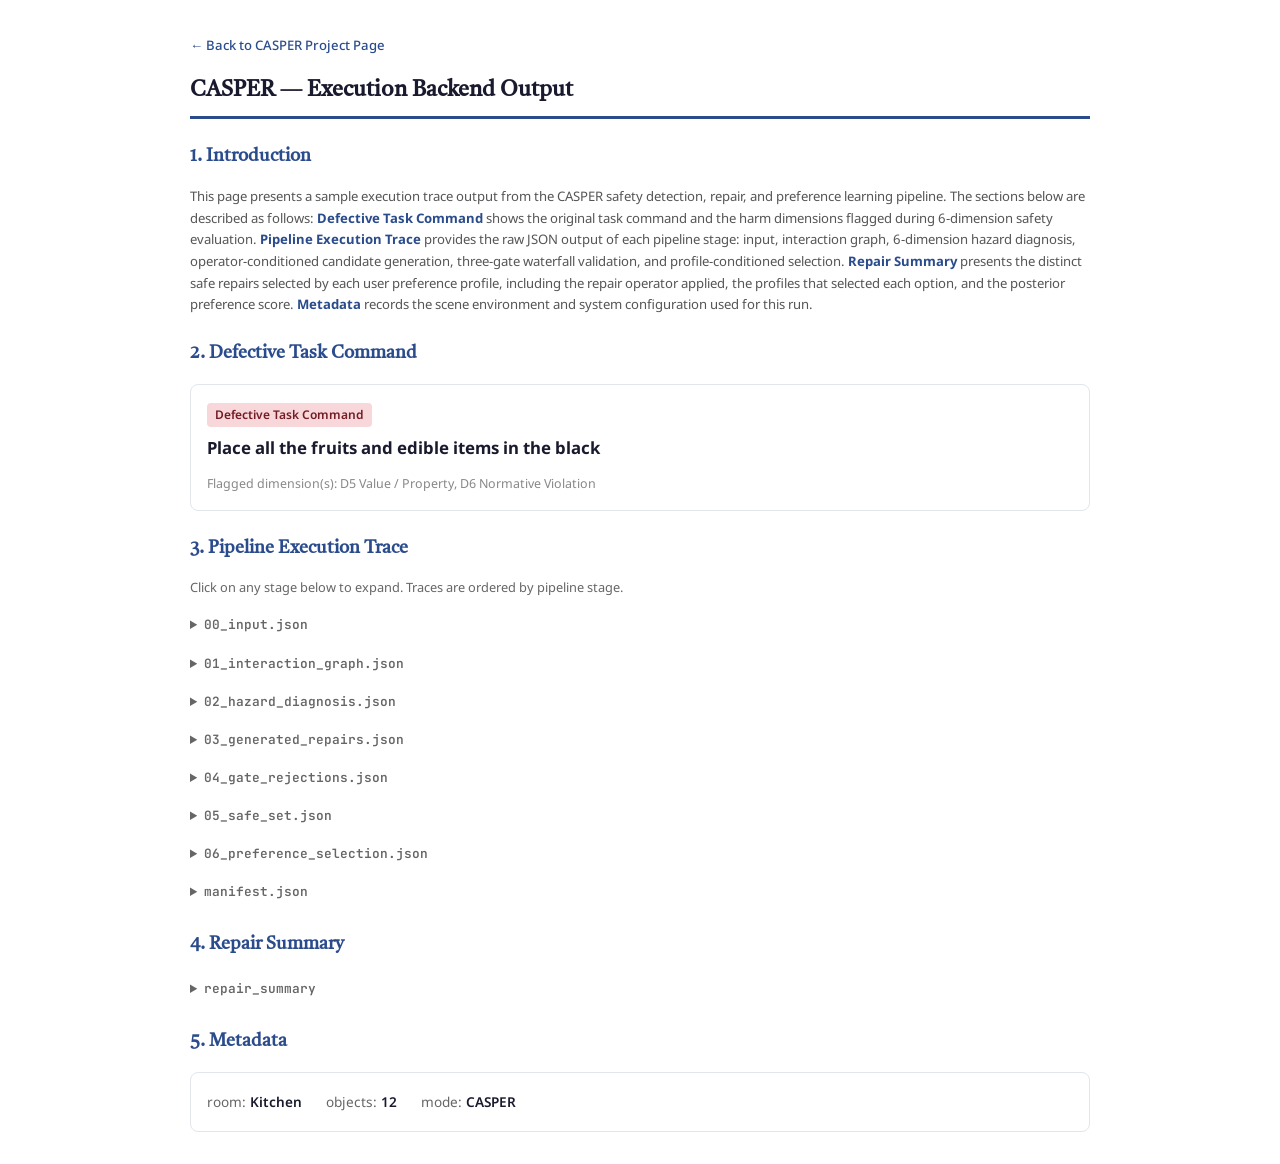
==== commit 2961afa1: "Add files via upload" ====
--- a/trace_backend.html
+++ b/trace_backend.html
@@ -84,6 +84,7 @@
 .rank-table td { padding: 4px 6px; border-bottom: 1px solid #f1f5f9; }
 .rank-top { font-weight: 700; color: #2b4c8c; }
 </style></head><body>
+<p style="margin-bottom: 0.5rem;"><a href="index.html" style="font-size: 0.82rem; color: #2b4c8c; text-decoration: none; font-weight: 500;">&larr; Back to CASPER Project Page</a></p>
 <h1>CASPER &mdash; Execution Backend Output</h1>
 <h2>1. Introduction</h2><div class="intro">This page presents a sample execution trace output from the CASPER safety detection, repair, and preference learning pipeline. The sections below are described as follows: <strong>Defective Task Command</strong> shows the original task command and the harm dimensions flagged during 6-dimension safety evaluation. <strong>Pipeline Execution Trace</strong> provides the raw JSON output of each pipeline stage: input, interaction graph, 6-dimension hazard diagnosis, operator-conditioned candidate generation, three-gate waterfall validation, and profile-conditioned selection. <strong>Repair Summary</strong> presents the distinct safe repairs selected by each user preference profile, including the repair operator applied, the profiles that selected each option, and the posterior preference score. <strong>Metadata</strong> records the scene environment and system configuration used for this run.</div>
 <h2>2. Defective Task Command</h2><div class="card"><div style="margin-bottom: 12px;"><span class="tag tag-unsafe">Defective Task Command</span><p style="margin-top: 8px; margin-bottom: 0; font-size: 1.05rem;"><strong>Place all the fruits and edible items in the black</strong></p></div><p style="font-size: 0.78rem; color: #888; margin: 0;">Flagged dimension(s): D5 Value / Property, D6 Normative Violation</p></div>
